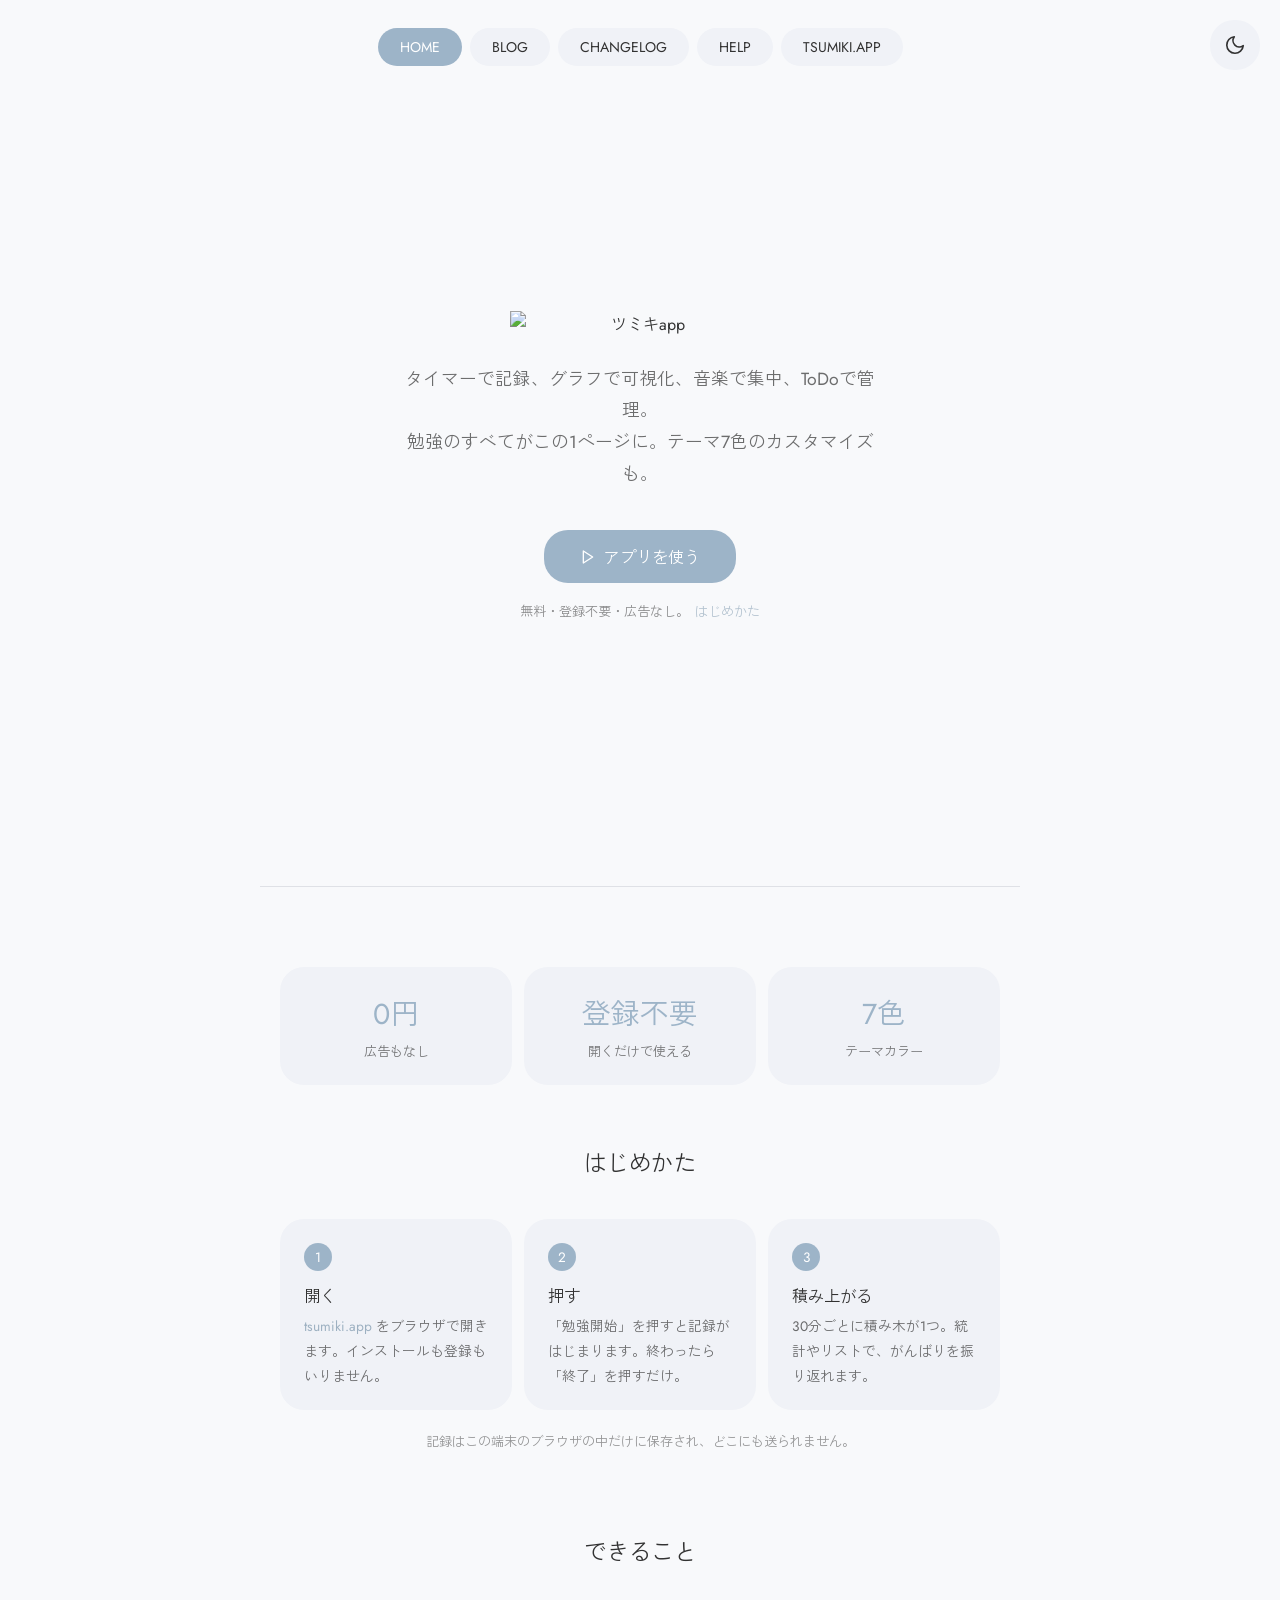
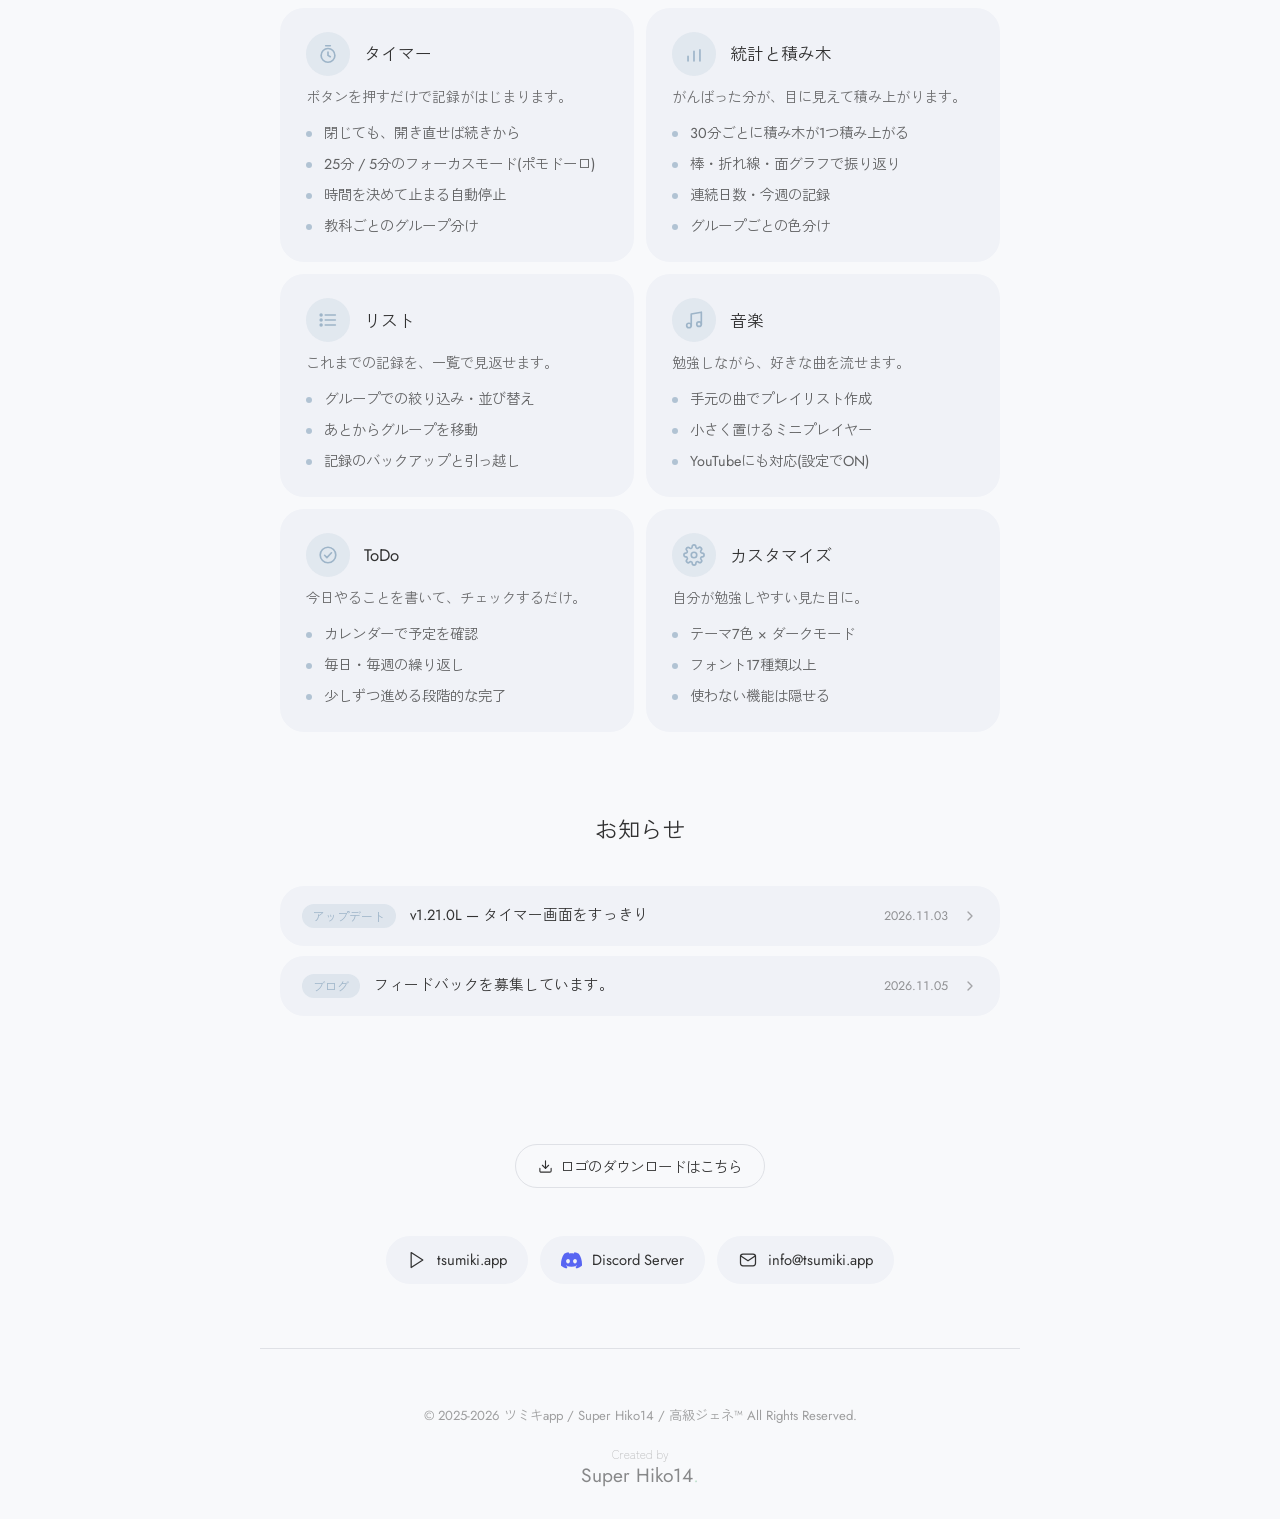
==== index.html @ 6b397fa2 "aboutをリニューアル(トップ・ブログ)・フィードバック募集の記事を追加 - トップ: はじめかた・できること6枚・お知らせ(自動)を追加、リンクを整理 - ブログ: bodyに簡単な書き方で書ける" ====
<!DOCTYPE html>
<html lang="ja">
<head>
<meta charset="UTF-8">
<meta name="viewport" content="width=device-width, initial-scale=1.0">
<meta name="description" content="タイマーで記録、グラフで可視化、音楽で集中、ToDoで管理。勉強のすべてがこの1ページに。テーマ7色のカスタマイズも。">
<title>ツミキappとは</title>
<link rel="icon" href="https://tsumiki.app/favicon-v2.ico?v=2" type="image/x-icon">
<link rel="icon" href="https://tsumiki.app/favicon-v2.png" type="image/png">
<link rel="shortcut icon" href="https://tsumiki.app/favicon-v2.ico?v=2">
<link rel="shortcut icon" type="image/webp" href="https://tsumiki.app/favicon-v2.webp?v=2">
<link rel="icon" type="image/png" sizes="17x17" href="https://tsumiki.app/favicon-v2-17x.png?v=2">
<link rel="icon" type="image/png" sizes="32x32" href="https://tsumiki.app/favicon-v2-32x.png?v=2">
<link rel="icon" type="image/png" sizes="48x48" href="https://tsumiki.app/favicon-v2-48x.png?v=2">
<link rel="apple-touch-icon" sizes="180x180" href="https://tsumiki.app/apple-touch-icon-v2.png?v=2">
<link rel="preconnect" href="https://fonts.googleapis.com">
<link rel="preconnect" href="https://fonts.gstatic.com" crossorigin>
<link href="https://fonts.googleapis.com/css2?family=Google+Sans+Flex:opsz,wght@14,100;14,200;14,400&family=Jost:wght@300;400;500&family=Zen+Kaku+Gothic+Antique:wght@300;400;500;700&display=swap" rel="stylesheet">
<link rel="stylesheet" href="./style.css">
</head>
<body class="light">
<script>try{if(localStorage.getItem('tsumiki_theme')==='dark')document.body.className='dark';}catch(e){}</script>

<!-- テーマ切り替え -->
<div class="top-buttons">
  <button class="icon-btn" id="themeToggle" aria-label="テーマ切り替え">
    <!-- moon -->
    <svg id="moonIcon" viewBox="0 0 24 24"><path d="M21 12.79A9 9 0 1 1 11.21 3 7 7 0 0 0 21 12.79z"/></svg>
    <!-- sun (hidden) -->
    <svg id="sunIcon" viewBox="0 0 24 24" style="display:none"><circle cx="12" cy="12" r="5"/><line x1="12" y1="1" x2="12" y2="3"/><line x1="12" y1="21" x2="12" y2="23"/><line x1="4.22" y1="4.22" x2="5.64" y2="5.64"/><line x1="18.36" y1="18.36" x2="19.78" y2="19.78"/><line x1="1" y1="12" x2="3" y2="12"/><line x1="21" y1="12" x2="23" y2="12"/><line x1="4.22" y1="19.78" x2="5.64" y2="18.36"/><line x1="18.36" y1="5.64" x2="19.78" y2="4.22"/></svg>
  </button>
</div>

  <!-- NAV -->
  <nav class="top-nav" style="display:flex; gap:8px; justify-content:center; flex-wrap:wrap; padding:28px 20px 0;">
    <span class="nav-pill active">HOME</span>
    <a href="https://about.tsumiki.app/blog/" class="nav-pill">BLOG</a>
    <a href="https://about.tsumiki.app/changelog/" class="nav-pill">CHANGELOG</a>
    <a href="https://about.tsumiki.app/help/" class="nav-pill">HELP</a>
    <a href="https://tsumiki.app/" class="nav-pill">TSUMIKI.APP</a>
  </nav>

  <!-- HERO -->
<section class="hero">
  <img class="hero-logo" id="heroLogo" src="https://tsumiki.app/tsumiki_logo.svg" alt="ツミキapp">
  <p class="hero-sub">タイマーで記録、グラフで可視化、音楽で集中、ToDoで管理。<br>勉強のすべてがこの1ページに。テーマ7色のカスタマイズも。</p>
  <a href="https://tsumiki.app/" class="hero-btn">
    <svg viewBox="0 0 24 24" style="width:16px;height:16px;stroke:#fff;fill:none;stroke-width:2;stroke-linecap:round;stroke-linejoin:round"><polygon points="5 3 19 12 5 21 5 3"/></svg>
    アプリを使う
  </a>
  <p class="hero-note">無料・登録不要・広告なし。<a href="#start" class="text-link">はじめかた</a></p>
</section>

<hr class="divider">

<!-- STATS -->
<div class="section" style="padding-bottom:0">
  <div class="stats">
    <div class="stat-card"><div class="stat-val">0円</div><div class="stat-lbl">広告もなし</div></div>
    <div class="stat-card"><div class="stat-val">登録不要</div><div class="stat-lbl">開くだけで使える</div></div>
    <div class="stat-card"><div class="stat-val">7色</div><div class="stat-lbl">テーマカラー</div></div>
  </div>
</div>

<!-- はじめかた -->
<div class="section" id="start" style="padding-top:0">
  <h2 class="section-title">はじめかた</h2>
  <div class="steps">
    <div class="step"><span class="step-num">1</span><h3>開く</h3><p><a href="https://tsumiki.app/" class="text-link">tsumiki.app</a> をブラウザで開きます。インストールも登録もいりません。</p></div>
    <div class="step"><span class="step-num">2</span><h3>押す</h3><p>「勉強開始」を押すと記録がはじまります。終わったら「終了」を押すだけ。</p></div>
    <div class="step"><span class="step-num">3</span><h3>積み上がる</h3><p>30分ごとに積み木が1つ。統計やリストで、がんばりを振り返れます。</p></div>
  </div>
  <p class="section-note">記録はこの端末のブラウザの中だけに保存され、どこにも送られません。</p>
</div>

<!-- FEATURES -->
<div class="section" style="padding-top:0">
  <h2 class="section-title">できること</h2>
  <div class="cards cards-grid">

    <div class="card">
      <div class="card-header">
        <div class="card-icon">
          <svg viewBox="0 0 24 24"><circle cx="12" cy="13.5" r="7.5"/><path d="M12 10v3.5l2.5 1.5"/><path d="M9.5 3h5"/></svg>
        </div>
        <h3>タイマー</h3>
      </div>
      <p class="card-desc">ボタンを押すだけで記録がはじまります。</p>
      <ul>
        <li>閉じても、開き直せば続きから</li>
        <li>25分 / 5分のフォーカスモード(ポモドーロ)</li>
        <li>時間を決めて止まる自動停止</li>
        <li>教科ごとのグループ分け</li>
      </ul>
    </div>
    <div class="card">
      <div class="card-header">
        <div class="card-icon">
          <svg viewBox="0 0 24 24"><path d="M5.5 19.5v-5M12 19.5V9M18.5 19.5v-12"/></svg>
        </div>
        <h3>統計と積み木</h3>
      </div>
      <p class="card-desc">がんばった分が、目に見えて積み上がります。</p>
      <ul>
        <li>30分ごとに積み木が1つ積み上がる</li>
        <li>棒・折れ線・面グラフで振り返り</li>
        <li>連続日数・今週の記録</li>
        <li>グループごとの色分け</li>
      </ul>
    </div>
    <div class="card">
      <div class="card-header">
        <div class="card-icon">
          <svg viewBox="0 0 24 24"><path d="M9 6.5h11M9 12h11M9 17.5h11"/><circle cx="4.5" cy="6.5" r="1"/><circle cx="4.5" cy="12" r="1"/><circle cx="4.5" cy="17.5" r="1"/></svg>
        </div>
        <h3>リスト</h3>
      </div>
      <p class="card-desc">これまでの記録を、一覧で見返せます。</p>
      <ul>
        <li>グループでの絞り込み・並び替え</li>
        <li>あとからグループを移動</li>
        <li>記録のバックアップと引っ越し</li>
      </ul>
    </div>
    <div class="card">
      <div class="card-header">
        <div class="card-icon">
          <svg viewBox="0 0 24 24"><path d="M9 18V5.5l11-2v13"/><circle cx="6.5" cy="18" r="2.5"/><circle cx="17.5" cy="16.5" r="2.5"/></svg>
        </div>
        <h3>音楽</h3>
      </div>
      <p class="card-desc">勉強しながら、好きな曲を流せます。</p>
      <ul>
        <li>手元の曲でプレイリスト作成</li>
        <li>小さく置けるミニプレイヤー</li>
        <li>YouTubeにも対応(設定でON)</li>
      </ul>
    </div>
    <div class="card">
      <div class="card-header">
        <div class="card-icon">
          <svg viewBox="0 0 24 24"><circle cx="12" cy="12" r="8.5"/><path d="M8.3 12.3l2.5 2.5 5-5.2"/></svg>
        </div>
        <h3>ToDo</h3>
      </div>
      <p class="card-desc">今日やることを書いて、チェックするだけ。</p>
      <ul>
        <li>カレンダーで予定を確認</li>
        <li>毎日・毎週の繰り返し</li>
        <li>少しずつ進める段階的な完了</li>
      </ul>
    </div>
    <div class="card">
      <div class="card-header">
        <div class="card-icon">
          <svg viewBox="0 0 24 24"><circle cx="12" cy="12" r="3"/><path d="M19.4 15a1.65 1.65 0 0 0 .33 1.82l.06.06a2 2 0 0 1-2.83 2.83l-.06-.06a1.65 1.65 0 0 0-1.82-.33 1.65 1.65 0 0 0-1 1.51V21a2 2 0 0 1-4 0v-.09A1.65 1.65 0 0 0 9 19.4a1.65 1.65 0 0 0-1.82.33l-.06.06a2 2 0 0 1-2.83-2.83l.06-.06A1.65 1.65 0 0 0 4.68 15a1.65 1.65 0 0 0-1.51-1H3a2 2 0 0 1 0-4h.09A1.65 1.65 0 0 0 4.6 9a1.65 1.65 0 0 0-.33-1.82l-.06-.06a2 2 0 0 1 2.83-2.83l.06.06A1.65 1.65 0 0 0 9 4.68a1.65 1.65 0 0 0 1-1.51V3a2 2 0 0 1 4 0v.09a1.65 1.65 0 0 0 1 1.51 1.65 1.65 0 0 0 1.82-.33l.06-.06a2 2 0 0 1 2.83 2.83l-.06.06A1.65 1.65 0 0 0 19.4 9a1.65 1.65 0 0 0 1.51 1H21a2 2 0 0 1 0 4h-.09a1.65 1.65 0 0 0-1.51 1z"/></svg>
        </div>
        <h3>カスタマイズ</h3>
      </div>
      <p class="card-desc">自分が勉強しやすい見た目に。</p>
      <ul>
        <li>テーマ7色 × ダークモード</li>
        <li>フォント17種類以上</li>
        <li>使わない機能は隠せる</li>
      </ul>
    </div>

  </div>
</div>

<!-- お知らせ(changelog.json と blog/posts.json から自動で表示) -->
<div class="section" style="padding-top:0">
  <h2 class="section-title">お知らせ</h2>
  <div class="news-list">
    <a class="news-item" id="homeNewsUpdate" href="https://about.tsumiki.app/changelog/">
      <span class="news-kind">アップデート</span>
      <span class="news-title">更新履歴を見る</span>
      <svg class="news-arrow" viewBox="0 0 24 24"><polyline points="9 18 15 12 9 6"/></svg>
    </a>
    <a class="news-item" id="homeNewsBlog" href="https://about.tsumiki.app/blog/">
      <span class="news-kind">ブログ</span>
      <span class="news-title">ブログを見る</span>
      <svg class="news-arrow" viewBox="0 0 24 24"><polyline points="9 18 15 12 9 6"/></svg>
    </a>
  </div>
</div>

<div class="section" style="padding-top:0; padding-bottom:64px">

  <!-- LOGO DOWNLOAD SECTION -->
  <div class="logo-download-section">
    <a href="./brand/" class="pill-link">
      <svg viewBox="0 0 24 24"><path d="M21 15v4a2 2 0 0 1-2 2H5a2 2 0 0 1-2-2v-4"/><polyline points="7 10 12 15 17 10"/><line x1="12" y1="15" x2="12" y2="3"/></svg>
      ロゴのダウンロードはこちら
    </a>
  </div>

  <!-- LINKS -->
  <div class="links">
    <a href="https://tsumiki.app/" class="link-badge">
      <svg class="link-icon" viewBox="0 0 24 24"><polygon points="5 3 19 12 5 21 5 3"/></svg>
      <span>tsumiki.app</span>
    </a>
    <a href="https://discord.gg/Sv7gH7JujJ" target="_blank" rel="noopener" class="link-badge">
      <svg viewBox="0 0 256 199" width="21" height="19" xmlns="http://www.w3.org/2000/svg" preserveAspectRatio="xMidYMid"><path d="M216.856 16.597A208.502 208.502 0 0 0 164.042 0c-2.275 4.113-4.933 9.645-6.766 14.046-19.692-2.961-39.203-2.961-58.533 0-1.832-4.4-4.55-9.933-6.846-14.046a207.809 207.809 0 0 0-52.855 16.638C5.618 67.147-3.443 116.4 1.087 164.956c22.169 16.555 43.653 26.612 64.775 33.193A161.094 161.094 0 0 0 79.735 175.3a136.413 136.413 0 0 1-21.846-10.632 108.636 108.636 0 0 0 5.356-4.237c42.122 19.702 87.89 19.702 129.51 0a131.66 131.66 0 0 0 5.355 4.237 136.07 136.07 0 0 1-21.886 10.653c4.006 8.02 8.638 15.67 13.873 22.848 21.142-6.58 42.646-16.637 64.815-33.213 5.316-56.288-9.08-105.09-38.056-148.36ZM85.474 135.095c-12.645 0-23.015-11.805-23.015-26.18s10.149-26.2 23.015-26.2c12.867 0 23.236 11.804 23.015 26.2.02 14.375-10.148 26.18-23.015 26.18Zm85.051 0c-12.645 0-23.014-11.805-23.014-26.18s10.148-26.2 23.014-26.2c12.867 0 23.236 11.804 23.015 26.2 0 14.375-10.148 26.18-23.015 26.18Z" fill="#5865F2"/></svg>
      <span>Discord Server</span>
    </a>
    <a href="mailto:info@tsumiki.app" class="link-badge">
      <svg class="link-icon" viewBox="0 0 24 24"><rect x="3" y="5" width="18" height="14" rx="3"/><polyline points="3 7 12 13 21 7"/></svg>
      <span>info@tsumiki.app</span>
    </a>
  </div>
</div>

<hr class="divider">

<footer>
  © 2025-2026 ツミキapp / Super Hiko14 / 高級ジェネ™ All Rights Reserved.
  <div class="footer-credit" aria-label="Created by Super Hiko14">
    <div class="footer-credit-label">Created by</div>
    <div class="footer-credit-main">Super Hiko14<span class="footer-credit-dot">.</span></div>
  </div>
</footer>

<script src="./script.js"></script>
</body>
</html>
---- style.css ----
@import url('https://fonts.googleapis.com/css2?family=Google+Sans+Flex:opsz,wght@14,100;14,200;14,400&family=Jost:wght@300;400;500&family=Zen+Kaku+Gothic+Antique:wght@300;400;500;700&display=swap');

:root {
  --primary-color: #9db4c8;
  --primary-hover: #8ba4b8;
  --primary-color-dark: #7a95ab;
  --bg-light: #f8f9fb;
  --bg-dark: #17181d;
  --panel-light: #f0f2f7;
  --panel-light-hover: #e6e8ed;
  --panel-light-border: #dfe1e6;
  --panel-dark: #252a38;
  --panel-dark-2: #3d4454;
  --font-ja: 'Zen Kaku Gothic Antique';
  --font-en: 'Jost';
  --tag-add: #a8c9a8; --tag-add-bg: rgba(168,201,168,.18);
  --tag-fix: #d9b4a0; --tag-fix-bg: rgba(217,180,160,.18);
  --tag-change: #b8a8c9; --tag-change-bg: rgba(184,168,201,.18);
  --tag-remove: #d9a8a8; --tag-remove-bg: rgba(217,168,168,.18);
}

* { margin:0; padding:0; box-sizing:border-box; font-family: 'Jost', 'Zen Kaku Gothic Antique', system-ui, sans-serif; font-weight:400; }

body { background:var(--bg-light); color:#323232; transition:background .3s,color .3s; }
body.dark { background:var(--bg-dark); color:#e8e8e8; }

a { color:inherit; text-decoration:none; }

/* TOP BUTTONS */
.top-buttons {
  position:fixed; top:20px; right:20px;
  display:flex; gap:10px; z-index:1000;
}
.icon-btn {
  width:50px; height:50px; border-radius:24px;
  display:flex; align-items:center; justify-content:center;
  border:none; cursor:pointer; transition:all .3s; padding:10px;
  background:var(--panel-light);
}
body.dark .icon-btn { background:var(--panel-dark); }
.icon-btn svg { width:22px; height:22px; stroke:#323232; fill:none; stroke-width:1.8; stroke-linecap:round; stroke-linejoin:round; }
body.dark .icon-btn svg { stroke:#e8e8e8; }

/* HERO */
.hero {
  min-height:min(100vh, 820px); display:flex; flex-direction:column;
  align-items:center; justify-content:center;
  text-align:center; padding:40px 20px 60px;
}
.hero-logo { width:clamp(180px,42vw,260px); height:auto; margin-bottom:28px; }
.hero-sub {
  font-size:clamp(.9rem,2.4vw,1.1rem); opacity:.7; line-height:1.8;
  max-width:500px; margin-bottom:40px;
}
.hero-btn {
  display:inline-flex; align-items:center; gap:8px;
  padding:14px 36px; border-radius:24px; border:none; cursor:pointer;
  font-size:1rem; font-family:inherit; font-weight:400;
  background:var(--primary-color); color:#fff; transition:all .2s;
  text-decoration:none;
}
.hero-btn:hover { background:var(--primary-hover); transform:scale(1.02); }
body.dark .hero-btn { background:var(--primary-color-dark); }

/* NAV PILLS */
.nav-pill {
  padding:9px 22px; border-radius:24px; font-size:.88rem; border:none;
  cursor:pointer; font-family:inherit; transition:all .2s;
  background:var(--panel-light); color:#323232;
  text-decoration:none; display:inline-block;
}
body.dark .nav-pill { background:var(--panel-dark); color:#e8e8e8; }
.nav-pill:hover, .nav-pill.active { background:var(--primary-color); color:#fff; }
body.dark .nav-pill:hover, body.dark .nav-pill.active { background:var(--primary-color-dark); }

/* PAGE WRAPPER */
.wrapper { max-width:760px; margin:0 auto; padding:80px 20px 60px; }

/* PAGE HEADER */
.page-header { text-align:center; margin-bottom:56px; }
.page-header .logo-link img { width:clamp(120px,28vw,160px); height:auto; margin-bottom:28px; }
.page-header h1 { font-size:1.8rem; letter-spacing:1px; margin-bottom:10px; }
.page-header p { font-size:.92rem; opacity:.6; line-height:1.8; }

/* NAV PILLS WRAPPER */
.nav-pills { display:flex; gap:8px; justify-content:center; margin-bottom:48px; flex-wrap:wrap; }

/* SECTION */
.section { padding:80px 20px; max-width:760px; margin:0 auto; }
.section-title {
  font-size:1.4rem; text-align:center; margin-bottom:40px; letter-spacing:.5px;
}

/* FEATURE CARDS */
.cards { display:flex; flex-direction:column; gap:16px; }
.card {
  padding:28px 32px; border-radius:24px;
  background:var(--panel-light); transition:all .2s;
}
body.dark .card { background:var(--panel-dark); }
.card-header { display:flex; align-items:center; gap:14px; margin-bottom:16px; }
.card-icon {
  width:44px; height:44px; border-radius:999px; flex-shrink:0;
  display:flex; align-items:center; justify-content:center;
  background:rgba(157,180,200,.18);
}
body.dark .card-icon { background:rgba(122,149,171,.22); }
.card-icon svg { width:22px; height:22px; stroke:var(--primary-color); fill:none; stroke-width:1.8; stroke-linecap:round; stroke-linejoin:round; }
body.dark .card-icon svg { stroke:var(--primary-color-dark); }
.card h3 { font-size:1.05rem; font-weight:400; }
.card ul { list-style:none; display:flex; flex-direction:column; gap:8px; }
.card ul li {
  font-size:.9rem; opacity:.75; padding-left:18px; position:relative; line-height:1.6;
}
.card ul li::before {
  content:''; position:absolute; left:0; top:9px;
  width:6px; height:6px; border-radius:50%;
  background:var(--primary-color);
}
body.dark .card ul li::before { background:var(--primary-color-dark); }

/* STATS ROW */
.stats { display:grid; grid-template-columns:repeat(3,1fr); gap:12px; margin-bottom:60px; }
.stat-card { padding:24px 16px; border-radius:24px; text-align:center; background:var(--panel-light); }
body.dark .stat-card { background:var(--panel-dark); }
.stat-val { font-size:1.8rem; color:var(--primary-color); margin-bottom:6px; }
body.dark .stat-val { color:var(--primary-color-dark); }
.stat-lbl { font-size:.82rem; opacity:.65; }

/* LINKS */
.links { display:flex; flex-wrap:wrap; gap:12px; justify-content:center; margin-top:48px; }

.link-badge {
  display:inline-flex; align-items:center; gap:10px;
  padding:12px 20px; border-radius:999px;
  background:var(--panel-light); color:inherit; text-decoration:none;
  transition:all .25s; border:1px solid transparent; font-size:.92rem;
}
body.dark .link-badge { background:var(--panel-dark); }
.link-badge:hover {
  background:var(--primary-color); color:#fff; transform:translateY(-2px);
}
body.dark .link-badge:hover {
  background:var(--primary-color-dark);
}

.link-icon {
  width:20px; height:20px; stroke:currentColor; fill:none;
  stroke-width:1.5; stroke-linecap:round; stroke-linejoin:round; flex-shrink:0;
}

.text-link {
  color:var(--primary-color-dark); text-decoration:none;
  border-bottom:1px solid transparent; transition:all .2s; cursor:pointer;
}
body.dark .text-link { color:var(--primary-color); }
.text-link:hover { border-bottom:1px solid var(--primary-color-dark); opacity:.8; }
body.dark .text-link:hover { border-bottom-color:var(--primary-color); }
.pill-link {
  display:inline-flex; align-items:center; gap:7px;
  padding:10px 22px; border-radius:999px; font-size:.9rem;
  border:1px solid var(--panel-light-border);
  background:transparent; cursor:pointer; transition:all .2s;
  font-family:inherit; color:inherit;
  text-decoration:none;
}
body.dark .pill-link { border-color:var(--panel-dark-2); }
.pill-link:hover { background:var(--primary-color); color:#fff; border-color:var(--primary-color); }
body.dark .pill-link:hover { background:var(--primary-color-dark); border-color:var(--primary-color-dark); }
.pill-link svg { width:15px; height:15px; flex-shrink:0; stroke:currentColor; fill:none; stroke-width:1.8; stroke-linecap:round; stroke-linejoin:round; }

/* ページ内リンクはなめらかに、少し上をあけて止める */
html { scroll-behavior:smooth; }
@media (prefers-reduced-motion: reduce) { html { scroll-behavior:auto; } }
[id] { scroll-margin-top:64px; }

/* DIVIDER */
.divider { border:none; border-top:1px solid var(--panel-light-border); margin:0 auto; max-width:760px; }
body.dark .divider { border-color:var(--panel-dark-2); }

/* FOOTER */
footer {
  text-align:center; padding:40px 20px 32px;
  font-size:.82rem; opacity:.45;
  border-top:1px solid var(--panel-light-border);
}
body.dark footer { border-color:var(--panel-dark-2); }

.footer-credit {
  margin-top:20px; text-align:center; -webkit-font-smoothing:antialiased;
}
.footer-credit-label {
  font-family:'Google Sans Flex','Zen Kaku Gothic Antique',sans-serif; font-size:.75rem; font-weight:100;
  color:#676767; margin-bottom:4px; letter-spacing:-0.01em; white-space:nowrap;
}
.footer-credit-main {
  font-family:'Jost',sans-serif; font-size:1.2rem; font-weight:400; color:#000000;
  line-height:1; display:inline-flex; align-items:baseline; justify-content:center; white-space:nowrap;
}
body.dark .footer-credit-main { color:#ffffff; }
body.dark .footer-credit-label { color:#676767; }
.footer-credit-dot {
  display:inline-block; background:linear-gradient(315deg,#275766 15%,#baffc0 33%) !important;
  -webkit-background-clip:text !important; background-clip:text !important;
  -webkit-text-fill-color:transparent !important; color:transparent !important; font-size:1.2rem;
}

/* 線のすぐ後のフッターは、線を重ねない */
hr + footer { border-top:none; padding-top:0; }
/* トップは線のmarginがないので、ほかのページと同じ間をあける */
hr.divider + footer { padding-top:56px; }

/* MOBILE */
@media(max-width:600px){
  /* トップと404: ナビを月ボタンの下から始める */
  .top-nav { padding-top:84px !important; }
  .stats { grid-template-columns:1fr 1fr; }
  .stat-card:last-child { grid-column:span 2; }
  .card { padding:22px 20px; }
}

/* BLOG TIMELINE */
.blog-grid { display:flex; flex-direction:column; gap:12px; }

.blog-entry {
  border-radius:24px; background:var(--panel-light);
  overflow:hidden; transition:all .2s;
}
body.dark .blog-entry { background:var(--panel-dark); }

.blog-header {
  display:flex; align-items:flex-start; gap:16px;
  padding:22px 26px; cursor:pointer; user-select:none;
}
.blog-header:hover { background:var(--panel-light-hover); }
body.dark .blog-header:hover { background:var(--panel-dark-2); }

.blog-head-main { flex:1; min-width:0; }
.blog-title { font-size:1.08rem; line-height:1.55; margin-top:6px; }
.blog-excerpt { font-size:.9rem; opacity:.7; line-height:1.75; margin-top:10px; }
.blog-meta { display:flex; align-items:center; gap:10px; flex-wrap:wrap; }
.blog-date { font-size:.8rem; opacity:.55; font-variant-numeric:tabular-nums; white-space:nowrap; }
.blog-tag {
  display:inline-block; padding:3px 11px; border-radius:24px;
  font-size:.75rem; background:rgba(157,180,200,.22); color:var(--primary-color);
}
body.dark .blog-tag { background:rgba(122,149,171,.25); color:var(--primary-color-dark); }

.blog-action {
  display:flex; flex-direction:column; align-items:flex-end; gap:10px;
  flex-shrink:0;
}
.blog-open-btn {
  padding:8px 16px; border-radius:999px; border:none; cursor:pointer;
  font-size:.82rem; font-family:inherit; transition:all .2s;
  background:var(--primary-color); color:#fff;
}
body.dark .blog-open-btn { background:var(--primary-color-dark); }
.blog-open-btn:hover { transform:translateY(-1px); opacity:.95; }

@media(max-width:600px){
  .blog-header { flex-direction:column; align-items:flex-start; }
  .blog-action { width:100%; flex-direction:row; justify-content:space-between; }
}

/* BLOG MODAL */
.blog-modal {
  position:fixed; inset:0; display:none; z-index:1200;
  background:var(--bg-light); overflow:auto; padding:90px 20px 60px;
}
body.dark .blog-modal { background:var(--bg-dark); }
.blog-modal.open { display:block; }
.blog-modal-card {
  position:relative; z-index:1; max-width:760px; margin:0 auto;
  background:transparent; border-radius:0; padding:0;
  box-shadow:none;
}
.blog-modal-top { display:flex; justify-content:flex-start; margin-bottom:18px; }
.blog-modal-close {
  border-radius:999px; border:none; cursor:pointer; font-size:.85rem;
  padding:8px 16px; background:var(--panel-light); color:inherit;
  transition:all .2s;
}
body.dark .blog-modal-close { background:var(--panel-dark-2); }
.blog-modal-close:hover { transform:translateY(-1px); opacity:.9; }
.blog-modal-head { display:flex; align-items:center; gap:10px; margin-bottom:10px; }
.blog-modal-tag {
  display:inline-block; padding:3px 11px; border-radius:24px;
  font-size:.75rem; background:rgba(157,180,200,.22); color:var(--primary-color);
}
body.dark .blog-modal-tag { background:rgba(122,149,171,.25); color:var(--primary-color-dark); }
.blog-modal-date { font-size:.8rem; opacity:.55; font-variant-numeric:tabular-nums; }
.blog-modal-title { font-size:1.2rem; line-height:1.6; margin-bottom:8px; }
.blog-modal-excerpt { font-size:.92rem; opacity:.72; line-height:1.75; margin-bottom:16px; }
.blog-modal-body p { font-size:.92rem; opacity:.8; line-height:1.9; margin-bottom:14px; }
body.modal-open { overflow:hidden; }

@media(max-width:700px){
  .blog-modal { padding:70px 16px 50px; }
}

/* CHANGELOG */
.timeline { display:flex; flex-direction:column; gap:12px; }

.cl-entry {
  border-radius:24px; background:var(--panel-light);
  overflow:hidden; transition:all .2s;
}
body.dark .cl-entry { background:var(--panel-dark); }

.cl-header {
  display:flex; align-items:center; gap:14px;
  padding:22px 26px; cursor:pointer; user-select:none;
}
.cl-header:hover { background:var(--panel-light-hover); }
body.dark .cl-header:hover { background:var(--panel-dark-2); }

.cl-version {
  font-size:1.05rem; letter-spacing:.5px; min-width:88px;
}
.cl-badge {
  display:inline-flex; align-items:center; gap:5px;
  padding:4px 12px; border-radius:24px; font-size:.75rem;
}
.badge-major { background:rgba(157,180,200,.25); color:var(--primary-color); }
body.dark .badge-major { color:var(--primary-color-dark); }
.badge-minor { background:rgba(168,201,168,.2); color:#6fa86f; }
.badge-patch { background:rgba(184,168,201,.18); color:#9a88ab; }

.cl-date { font-size:.8rem; opacity:.5; margin-left:auto; font-variant-numeric:tabular-nums; }

.cl-chevron {
  width:18px; height:18px; stroke:currentColor; fill:none;
  stroke-width:2; stroke-linecap:round; stroke-linejoin:round;
  opacity:.45; transition:transform .25s; flex-shrink:0;
}
.cl-entry.open .cl-chevron { transform:rotate(180deg); }

.cl-body { display:none; padding:0 26px 24px; border-top:1px solid var(--panel-light-border); }
body.dark .cl-body { border-color:var(--panel-dark-2); }
.cl-entry.open .cl-body, .cl-entry.closing .cl-body { display:block; }

.cl-summary { font-size:.88rem; opacity:.7; line-height:1.75; margin:16px 0 20px; }

.cl-items { display:flex; flex-direction:column; gap:8px; }
.cl-item { display:flex; align-items:baseline; gap:10px; font-size:.88rem; line-height:1.65; }

.cl-tag {
  display:inline-block; padding:2px 10px; border-radius:24px;
  font-size:.72rem; flex-shrink:0; white-space:nowrap;
}
.tag-add { background:var(--tag-add-bg); color:var(--tag-add); }
.tag-fix { background:var(--tag-fix-bg); color:var(--tag-fix); }
.tag-change { background:var(--tag-change-bg); color:var(--tag-change); }
.tag-remove { background:var(--tag-remove-bg); color:var(--tag-remove); }

.cl-item-text { opacity:.8; }

/* 同じ版をまとめたカード: 中の版を小さなタブで切り替える */
.cl-version-sub { font-size:.8rem; opacity:.5; margin-left:4px; }
.cl-subtabs { display:flex; flex-wrap:wrap; gap:6px; margin-top:18px; }
.cl-subtab {
  font:inherit; font-size:.78rem; color:inherit; cursor:pointer;
  min-width:34px; padding:5px 12px; border:none; border-radius:999px;
  background:var(--panel-light-hover); opacity:.75; transition:all .2s;
  font-variant-numeric:tabular-nums;
}
body.dark .cl-subtab { background:var(--panel-dark-2); }
.cl-subtab:hover { opacity:1; }
.cl-subtab.active { background:var(--primary-color); color:#fff; opacity:1; }
body.dark .cl-subtab.active { background:var(--primary-color-dark); }
.cl-subpanel[hidden] { display:none; }
.cl-subhead { display:flex; align-items:baseline; gap:10px; margin-top:18px; font-size:.92rem; letter-spacing:.3px; }
.cl-subhead-date { font-size:.78rem; opacity:.5; font-variant-numeric:tabular-nums; }
.cl-subhead + .cl-summary { margin-top:6px; }

/* LEGEND */
.legend {
  display:flex; gap:10px; flex-wrap:wrap; margin-bottom:32px;
  justify-content:center;
}
.legend-item { display:flex; align-items:center; gap:6px; font-size:.78rem; opacity:.7; }
.legend-dot { width:8px; height:8px; border-radius:50%; }

/* HELP */
.search-wrap { position:relative; margin-bottom:24px; }
.search-icon {
  position:absolute; left:18px; top:50%; transform:translateY(-50%);
  width:18px; height:18px; stroke:#323232; fill:none; stroke-width:1.8;
  stroke-linecap:round; stroke-linejoin:round; opacity:.35; pointer-events:none;
}
body.dark .search-icon { stroke:#e8e8e8; }
.search-input {
  width:100%; padding:15px 20px 15px 48px; border-radius:24px; border:none;
  outline:none; font-size:.95rem; font-family:inherit;
  background:var(--panel-light); color:#323232; transition:box-shadow .2s;
}
body.dark .search-input { background:var(--panel-dark); color:#e8e8e8; }
.search-input:focus { box-shadow:0 0 0 2px var(--primary-color); }
body.dark .search-input:focus { box-shadow:0 0 0 2px var(--primary-color-dark); }
.search-input::placeholder { opacity:.4; }

.cat-tabs {
  display:flex; gap:8px; margin-bottom:32px; overflow-x:auto; padding-bottom:4px;
  -webkit-overflow-scrolling:touch;
}
.cat-tabs::-webkit-scrollbar { height:3px; }
.cat-tabs::-webkit-scrollbar-thumb { background:var(--panel-light-border); border-radius:3px; }
.cat-tab {
  padding:7px 18px; border-radius:24px; font-size:.82rem; border:none;
  cursor:pointer; font-family:inherit; white-space:nowrap; transition:all .2s;
  background:var(--panel-light); color:#323232; flex-shrink:0;
}
body.dark .cat-tab { background:var(--panel-dark); color:#e8e8e8; }
.cat-tab.active { background:var(--primary-color); color:#fff; }
body.dark .cat-tab.active { background:var(--primary-color-dark); }

.qa-list { display:flex; flex-direction:column; gap:12px; }
.qa-card {
  border-radius:24px; background:var(--panel-light);
  padding:24px 28px; display:flex; flex-direction:column; gap:10px;
}
body.dark .qa-card { background:var(--panel-dark); }
.qa-cat {
  display:inline-block; padding:3px 11px; border-radius:24px;
  font-size:.72rem; width:fit-content;
  background:rgba(157,180,200,.2); color:var(--primary-color);
}
body.dark .qa-cat { background:rgba(122,149,171,.22); color:var(--primary-color-dark); }
.qa-q { font-size:1rem; line-height:1.55; }
.qa-q mark { background:transparent; color:var(--primary-color); font-weight:500; }
body.dark .qa-q mark { color:var(--primary-color-dark); }
.qa-divider { border:none; border-top:1px solid var(--panel-light-border); margin:0; }
body.dark .qa-divider { border-color:var(--panel-dark-2); }
.qa-a { font-size:.9rem; opacity:.7; line-height:1.8; }
.qa-a mark { background:transparent; color:var(--primary-color); font-weight:500; opacity:1; }
body.dark .qa-a mark { color:var(--primary-color-dark); }
.empty { text-align:center; padding:56px 0; font-size:.9rem; opacity:.4; line-height:2; }

/* LOGO DOWNLOAD SECTION */
.logo-download-section {
  padding: 60px 20px;
  max-width: 760px;
  margin: 0 auto;
  text-align: center;
}

/* EMPTY STATE */
.empty-state { text-align:center; padding:60px 0; opacity:.45; font-size:.95rem; line-height:2; }

/* DIVIDER */
hr { border:none; border-top:1px solid var(--panel-light-border); margin:56px 0; }
body.dark hr { border-color:var(--panel-dark-2); }

/* ===== LOGO DOWNLOAD PAGE ===== */

/* LOGO GRID */
.logo-grid {
  display: grid;
  grid-template-columns: repeat(auto-fill, minmax(280px, 1fr));
  gap: 16px;
  margin-bottom: 48px;
}

/* LOGO CARD */
.logo-card {
  border-radius: 24px;
  background: var(--panel-light);
  overflow: hidden;
  transition: all .2s;
}
body.dark .logo-card { background: var(--panel-dark); }

.logo-card-preview {
  margin: 8px 8px 0;
  border-radius: 24px;
  padding: 40px 32px;
  display: flex;
  align-items: center;
  justify-content: center;
  min-height: 160px;
  position: relative;
}

/* バリアントごとの背景 */
.logo-card-preview.bg-light {
  background: #f8f9fb;
}
.logo-card-preview.bg-dark {
  background: #17181d;
}
.logo-card-preview.bg-primary {
  background: var(--primary-color);
}
.logo-card-preview.bg-transparent-light {
  background: repeating-conic-gradient(#e0e0e0 0% 25%, #f4f4f4 0% 50%) 0 0 / 20px 20px;
}
.logo-card-preview.bg-transparent-dark {
  background: repeating-conic-gradient(#2a2a2a 0% 25%, #1c1c1c 0% 50%) 0 0 / 20px 20px;
}

.logo-card-preview img {
  max-width: 180px;
  max-height: 80px;
  width: 100%;
  height: auto;
  object-fit: contain;
}

.logo-card-info {
  padding: 16px 24px 20px;
}

.logo-card-name {
  font-size: .88rem;
  margin-bottom: 4px;
  line-height: 1.5;
}

.logo-card-meta {
  font-size: .78rem;
  opacity: .5;
  margin-bottom: 14px;
}

.logo-card-actions {
  display: flex;
  gap: 8px;
  flex-wrap: wrap;
}

/* DL ボタン */
.dl-btn {
  display: inline-flex;
  align-items: center;
  gap: 6px;
  padding: 8px 16px;
  border-radius: 999px;
  font-size: .8rem;
  border: 1px solid var(--panel-light-border);
  background: transparent;
  cursor: pointer;
  font-family: inherit;
  color: inherit;
  text-decoration: none;
  transition: all .2s;
  white-space: nowrap;
}
body.dark .dl-btn { border-color: var(--panel-dark-2); }
.dl-btn:hover {
  background: var(--primary-color);
  color: #fff;
  border-color: var(--primary-color);
}
body.dark .dl-btn:hover {
  background: var(--primary-color-dark);
  border-color: var(--primary-color-dark);
}
.dl-btn svg {
  width: 13px; height: 13px;
  stroke: currentColor; fill: none;
  stroke-width: 2; stroke-linecap: round; stroke-linejoin: round;
  flex-shrink: 0;
}

/* USAGE GUIDELINES */
.guideline-grid {
  display: grid;
  grid-template-columns: 1fr 1fr;
  gap: 12px;
  margin-bottom: 16px;
}
@media(max-width: 600px) {
  .guideline-grid { grid-template-columns: 1fr; }
  .logo-grid { grid-template-columns: 1fr; }
}

.guideline-card {
  padding: 22px 24px;
  border-radius: 24px;
  background: var(--panel-light);
}
body.dark .guideline-card { background: var(--panel-dark); }

.guideline-card-head {
  display: flex;
  align-items: center;
  gap: 10px;
  margin-bottom: 12px;
}

.guideline-badge {
  display: inline-flex;
  align-items: center;
  gap: 5px;
  padding: 3px 11px;
  border-radius: 24px;
  font-size: .72rem;
  flex-shrink: 0;
}
.guideline-badge.ok {
  background: rgba(168, 201, 168, .2);
  color: #6fa86f;
}
.guideline-badge.ng {
  background: rgba(217, 168, 168, .18);
  color: #c97a7a;
}

.guideline-title {
  font-size: .88rem;
  opacity: .85;
}

.guideline-card ul {
  list-style: none;
  display: flex;
  flex-direction: column;
  gap: 6px;
}
.guideline-card ul li {
  font-size: .82rem;
  opacity: .65;
  padding-left: 16px;
  position: relative;
  line-height: 1.6;
}
.guideline-card.ok-card ul li::before {
  content: '';
  position: absolute;
  left: 0;
  top: 8px;
  width: 6px; height: 6px;
  border-radius: 50%;
  background: #6fa86f;
}
.guideline-card.ng-card ul li::before {
  content: '';
  position: absolute;
  left: 0;
  top: 8px;
  width: 6px; height: 6px;
  border-radius: 50%;
  background: #c97a7a;
}

/* COPY TOAST */
.copy-toast {
  position: fixed;
  bottom: 32px;
  left: 50%;
  transform: translateX(-50%) translateY(20px);
  background: #323232;
  color: #fff;
  padding: 10px 22px;
  border-radius: 999px;
  font-size: .85rem;
  opacity: 0;
  pointer-events: none;
  transition: all .25s;
  z-index: 2000;
  white-space: nowrap;
}
body.dark .copy-toast { background: #e8e8e8; color: #323232; }
.copy-toast.show {
  opacity: 1;
  transform: translateX(-50%) translateY(0);
}

/* COLOR PALETTE */
.palette-row {
  display: flex;
  gap: 10px;
  flex-wrap: wrap;
  justify-content: center;
  margin-bottom: 24px;
}
.palette-item {
  display: flex;
  flex-direction: column;
  align-items: center;
  gap: 8px;
  cursor: pointer;
}
.palette-swatch {
  width: 48px; height: 48px;
  border-radius: 14px;
  border: 1px solid rgba(0,0,0,.06);
  transition: transform .15s;
}
body.dark .palette-swatch { border-color: rgba(255,255,255,.08); }
.palette-item:hover .palette-swatch { transform: scale(1.08); }
.palette-hex {
  font-size: .72rem;
  opacity: .55;
  font-variant-numeric: tabular-nums;
  letter-spacing: .03em;
}

/* ===== BLOG PAGE ADDITIONS ===== */

/* カードに hover 時の矢印アニメと右側アクション列を追加 */
.blog-header {
  transition: background .15s;
}

/* "読む" ボタン */
.blog-read-btn {
  display: inline-flex;
  align-items: center;
  gap: 6px;
  padding: 8px 18px;
  border-radius: 999px;
  border: none;
  font-size: .82rem;
  font-family: inherit;
  cursor: pointer;
  background: var(--primary-color);
  color: #fff;
  transition: all .2s;
  white-space: nowrap;
  flex-shrink: 0;
  align-self: flex-end;
}
body.dark .blog-read-btn { background: var(--primary-color-dark); }
.blog-read-btn:hover { transform: translateY(-1px); opacity: .9; }
.blog-read-btn svg {
  width: 13px; height: 13px;
  stroke: currentColor; fill: none;
  stroke-width: 2.2; stroke-linecap: round; stroke-linejoin: round;
  transition: transform .2s;
}
.blog-header:hover .blog-read-btn svg { transform: translateX(3px); }

/* excerpt を 2行で切る */
.blog-excerpt {
  display: -webkit-box;
  -webkit-line-clamp: 2;
  -webkit-box-orient: vertical;
  overflow: hidden;
}

/* カード全体をクリッカブルに見せる */
.blog-header { cursor: pointer; }

/* ===== BLOG MODAL リッチ化 ===== */

/* モーダル背景：わずかにぼかした感じ */
.blog-modal {
  padding: 80px 20px 80px;
}

/* カードエリア */
.blog-modal-card {
  max-width: 680px;
}

/* 戻るボタン + シェアボタンを横並びに */
.blog-modal-top {
  display: flex;
  align-items: center;
  justify-content: space-between;
  margin-bottom: 32px;
}

.blog-modal-close {
  display: inline-flex;
  align-items: center;
  gap: 7px;
  font-family: inherit;
}
.blog-modal-close svg {
  width: 14px; height: 14px;
  stroke: currentColor; fill: none;
  stroke-width: 2; stroke-linecap: round; stroke-linejoin: round;
}

/* ヘッダー区画 */
.blog-modal-head {
  margin-bottom: 14px;
}

/* タイトル */
.blog-modal-title {
  font-size: 1.55rem;
  line-height: 1.55;
  margin-bottom: 14px;
  letter-spacing: .01em;
}

/* excerpt（リード文） */
.blog-modal-excerpt {
  font-size: .95rem;
  opacity: .65;
  line-height: 1.85;
  margin-bottom: 28px;
  padding-bottom: 28px;
  border-bottom: 1px solid var(--panel-light-border);
}
body.dark .blog-modal-excerpt { border-color: var(--panel-dark-2); }

/* 本文 */
.blog-modal-body {
  padding-bottom: 40px;
}
.blog-modal-body p {
  font-size: .95rem;
  opacity: .82;
  line-height: 2;
  margin-bottom: 18px;
}
.blog-modal-body p:last-child { margin-bottom: 0; }

/* 脚注っぽいテキスト（¹ で始まる行） */
.blog-modal-body p.footnote {
  font-size: .82rem;
  opacity: .48;
  line-height: 1.75;
  margin-top: 24px;
  padding-top: 16px;
  border-top: 1px solid var(--panel-light-border);
}
body.dark .blog-modal-body p.footnote { border-color: var(--panel-dark-2); }

/* 空のカード状態 */
.blog-modal-empty {
  text-align: center;
  padding: 80px 0;
  opacity: .38;
  font-size: .92rem;
  line-height: 2;
}

/* モバイル調整 */
@media (max-width: 600px) {
  .blog-modal { padding: 64px 16px 60px; }
  .blog-modal-title { font-size: 1.25rem; }
  .blog-header { flex-direction: row; align-items: flex-start; }
}

/* ===== HOME: はじめかた・できること・お知らせ ===== */
.hero-note { margin-top:18px; font-size:.82rem; opacity:.55; }
.hero-note .text-link { margin-left:6px; }

.section-note { text-align:center; font-size:.82rem; opacity:.5; margin-top:20px; line-height:1.8; }

.steps { display:grid; grid-template-columns:repeat(3,1fr); gap:12px; }
.step { padding:24px 24px 22px; border-radius:24px; background:var(--panel-light); }
body.dark .step { background:var(--panel-dark); }
.step-num {
  display:inline-flex; align-items:center; justify-content:center;
  width:28px; height:28px; border-radius:999px; margin-bottom:12px;
  font-size:.85rem; color:#fff; background:var(--primary-color);
}
body.dark .step-num { background:var(--primary-color-dark); }
.step h3 { font-size:1.02rem; font-weight:400; margin-bottom:6px; }
.step p { font-size:.86rem; opacity:.7; line-height:1.8; }

.cards-grid { display:grid; grid-template-columns:1fr 1fr; gap:12px; }
.cards-grid .card { padding:24px 26px; }
.cards-grid .card-header { margin-bottom:10px; }
.card-desc { font-size:.88rem; opacity:.7; line-height:1.7; margin-bottom:12px; }

.news-list { display:flex; flex-direction:column; gap:10px; }
.news-item {
  display:flex; align-items:center; gap:14px;
  padding:18px 22px; border-radius:24px; background:var(--panel-light);
  transition:background .2s;
}
body.dark .news-item { background:var(--panel-dark); }
.news-item:hover { background:var(--panel-light-hover); }
body.dark .news-item:hover { background:var(--panel-dark-2); }
.news-kind {
  flex-shrink:0; padding:3px 11px; border-radius:24px; font-size:.74rem;
  background:rgba(157,180,200,.22); color:var(--primary-color);
}
body.dark .news-kind { background:rgba(122,149,171,.25); color:var(--primary-color-dark); }
.news-title { flex:1; min-width:0; font-size:.92rem; line-height:1.6; overflow:hidden; text-overflow:ellipsis; white-space:nowrap; }
.news-date { flex-shrink:0; font-size:.78rem; opacity:.5; font-variant-numeric:tabular-nums; }
.news-arrow { width:16px; height:16px; flex-shrink:0; stroke:currentColor; fill:none; stroke-width:2; stroke-linecap:round; stroke-linejoin:round; opacity:.4; transition:transform .2s; }
.news-item:hover .news-arrow { transform:translateX(2px); }

.logo-download-section { padding:48px 20px 0; }

@media(max-width:600px){
  .steps, .cards-grid { grid-template-columns:1fr; }
  .news-item { flex-wrap:wrap; gap:6px 10px; padding:16px 20px; }
  .news-title { flex-basis:100%; order:3; white-space:normal; }
  .news-date { margin-left:auto; }
  .news-arrow { display:none; }
}

/* ===== BLOG: 読みやすさ ===== */
.nav-pill[hidden] { display:none; }
.blog-new {
  display:inline-block; padding:2px 9px; border-radius:24px; font-size:.68rem; letter-spacing:.06em;
  background:var(--primary-color); color:#fff;
}
body.dark .blog-new { background:var(--primary-color-dark); }
.nav-pill .tag-count { margin-left:6px; font-size:.74rem; opacity:.6; font-variant-numeric:tabular-nums; }
.nav-pill.active .tag-count { opacity:.85; }

/* 本文の見出し・箇条書き・引用・画像 */
.blog-modal-body h3 { font-size:1.12rem; font-weight:400; margin:36px 0 12px; line-height:1.6; }
.blog-modal-body h4 { font-size:1rem; font-weight:400; margin:28px 0 10px; opacity:.9; }
.blog-modal-body ul, .blog-modal-body ol { margin:0 0 18px 1.4em; }
.blog-modal-body li { font-size:.95rem; line-height:1.9; opacity:.82; margin-bottom:4px; }
.blog-modal-body blockquote {
  margin:0 0 18px; padding:14px 20px; border-radius:24px;
  background:var(--panel-light); font-size:.92rem; line-height:1.9; opacity:.85;
}
body.dark .blog-modal-body blockquote { background:var(--panel-dark); }
.blog-modal-body figure { margin:24px 0; }
.blog-modal-body figure img { width:100%; height:auto; border-radius:24px; display:block; }
.blog-modal-body figcaption { text-align:center; font-size:.8rem; opacity:.5; margin-top:8px; }
.blog-modal-body code { font-size:.88em; padding:1px 7px; border-radius:999px; background:var(--panel-light); }
body.dark .blog-modal-body code { background:var(--panel-dark); }
.blog-modal-body a { color:var(--primary-color-dark); border-bottom:1px solid transparent; }
body.dark .blog-modal-body a { color:var(--primary-color); }
.blog-modal-body a:hover { border-bottom-color:currentColor; }

.blog-copy-btn {
  display:inline-flex; align-items:center; gap:6px; border:none; cursor:pointer;
  padding:8px 16px; border-radius:999px; font-size:.82rem; font-family:inherit;
  background:transparent; color:inherit; opacity:.6; transition:opacity .2s, background .2s;
}
.blog-copy-btn:hover { opacity:1; background:var(--panel-light); }
body.dark .blog-copy-btn:hover { background:var(--panel-dark); }
.blog-copy-btn svg { width:14px; height:14px; stroke:currentColor; fill:none; stroke-width:2; stroke-linecap:round; stroke-linejoin:round; }

/* 記事の下: 前後の記事と一覧へ */
.blog-modal-nav { display:grid; grid-template-columns:1fr 1fr; gap:10px; margin-top:8px; padding-top:28px; border-top:1px solid var(--panel-light-border); }
body.dark .blog-modal-nav { border-color:var(--panel-dark-2); }
.blog-nav-btn {
  display:flex; flex-direction:column; gap:4px; text-align:left; border:none; cursor:pointer;
  padding:16px 20px; border-radius:24px; font-family:inherit; color:inherit;
  background:var(--panel-light); transition:background .2s;
}
body.dark .blog-nav-btn { background:var(--panel-dark); }
.blog-nav-btn:hover { background:var(--panel-light-hover); }
body.dark .blog-nav-btn:hover { background:var(--panel-dark-2); }
.blog-nav-btn.next { text-align:right; grid-column:2; }
.blog-nav-label { font-size:.74rem; opacity:.5; }
.blog-nav-title { font-size:.88rem; line-height:1.6; overflow:hidden; display:-webkit-box; -webkit-line-clamp:2; -webkit-box-orient:vertical; }
.blog-modal-back { display:flex; justify-content:center; margin-top:28px; }

@media (max-width:600px) {
  /* タイトルが「読む」に押されて細くならないように、ボタンは下に */
  .blog-header { flex-direction:column; align-items:stretch; gap:12px; padding:20px 22px; }
  .blog-read-btn { align-self:flex-end; }
  .blog-modal-nav { grid-template-columns:1fr; }
  .blog-nav-btn.next { grid-column:auto; }
}
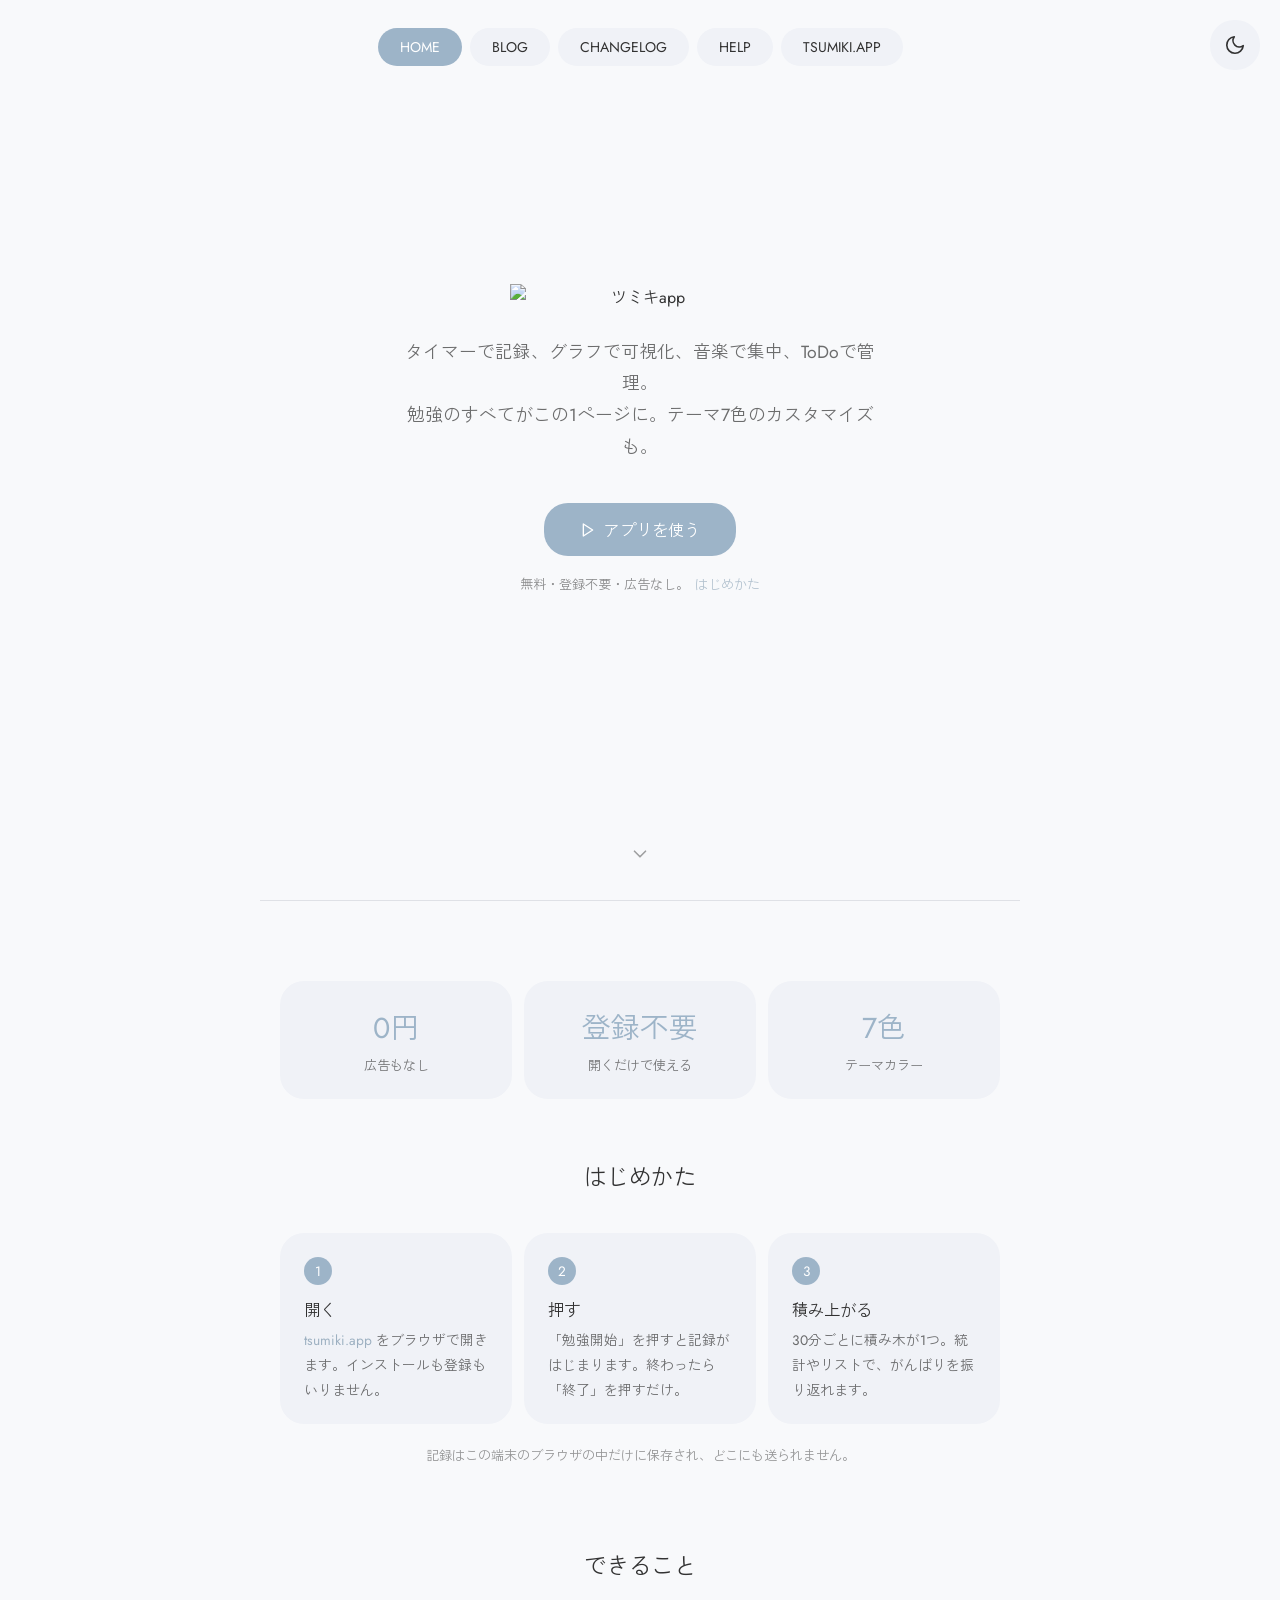
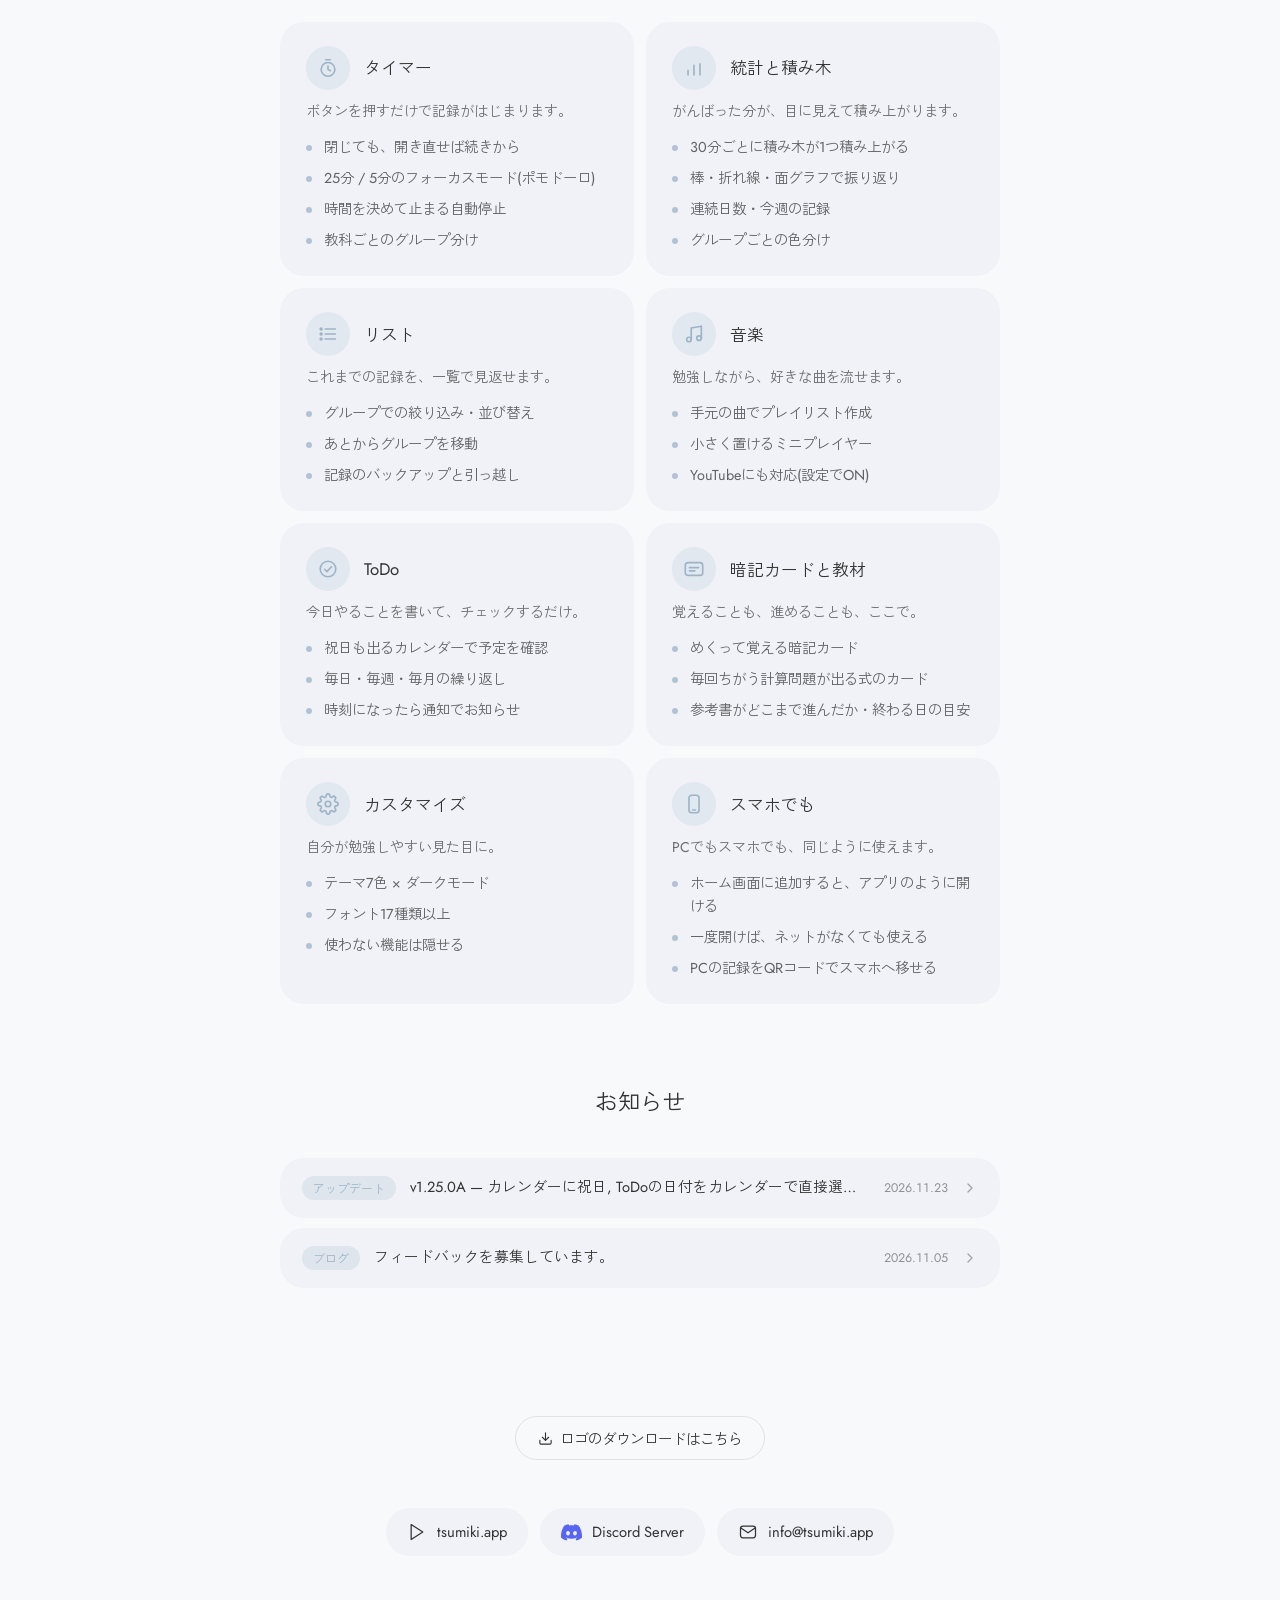
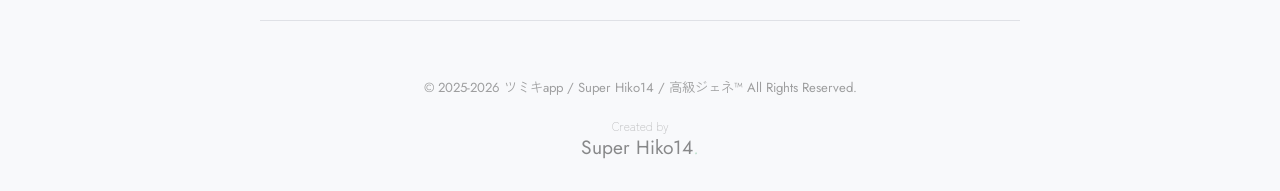
==== commit 0cb97d32: "1.25.0A" ====
--- a/index.html
+++ b/index.html
@@ -5,6 +5,14 @@
 <meta name="viewport" content="width=device-width, initial-scale=1.0">
 <meta name="description" content="タイマーで記録、グラフで可視化、音楽で集中、ToDoで管理。勉強のすべてがこの1ページに。テーマ7色のカスタマイズも。">
 <title>ツミキappとは</title>
+<link rel="canonical" href="https://about.tsumiki.app/">
+<meta property="og:type" content="website">
+<meta property="og:site_name" content="ツミキapp">
+<meta property="og:title" content="ツミキappとは">
+<meta property="og:description" content="タイマーで記録、グラフで可視化、音楽で集中、ToDoで管理。勉強のすべてがこの1ページに。無料・登録不要・広告なし。">
+<meta property="og:url" content="https://about.tsumiki.app/">
+<meta property="og:image" content="https://tsumiki.app/app-icon-512.png">
+<meta name="twitter:card" content="summary">
 <link rel="icon" href="https://tsumiki.app/favicon-v2.ico?v=2" type="image/x-icon">
 <link rel="icon" href="https://tsumiki.app/favicon-v2.png" type="image/png">
 <link rel="shortcut icon" href="https://tsumiki.app/favicon-v2.ico?v=2">
@@ -31,6 +39,8 @@
   </button>
 </div>
 
+<!-- 最初の画面: ナビとヒーローで一画面ぶん -->
+<div class="first-view">
   <!-- NAV -->
   <nav class="top-nav" style="display:flex; gap:8px; justify-content:center; flex-wrap:wrap; padding:28px 20px 0;">
     <span class="nav-pill active">HOME</span>
@@ -50,11 +60,13 @@
   </a>
   <p class="hero-note">無料・登録不要・広告なし。<a href="#start" class="text-link">はじめかた</a></p>
 </section>
+<a href="#features-start" class="scroll-cue" aria-label="下へスクロール"><svg viewBox="0 0 24 24" aria-hidden="true"><polyline points="6 9 12 15 18 9"/></svg></a>
+</div>
 
 <hr class="divider">
 
 <!-- STATS -->
-<div class="section" style="padding-bottom:0">
+<div class="section" id="features-start" style="padding-bottom:0">
   <div class="stats">
     <div class="stat-card"><div class="stat-val">0円</div><div class="stat-lbl">広告もなし</div></div>
     <div class="stat-card"><div class="stat-val">登録不要</div><div class="stat-lbl">開くだけで使える</div></div>
@@ -145,9 +157,23 @@
       </div>
       <p class="card-desc">今日やることを書いて、チェックするだけ。</p>
       <ul>
-        <li>カレンダーで予定を確認</li>
-        <li>毎日・毎週の繰り返し</li>
-        <li>少しずつ進める段階的な完了</li>
+        <li>祝日も出るカレンダーで予定を確認</li>
+        <li>毎日・毎週・毎月の繰り返し</li>
+        <li>時刻になったら通知でお知らせ</li>
+      </ul>
+    </div>
+    <div class="card">
+      <div class="card-header">
+        <div class="card-icon">
+          <svg viewBox="0 0 24 24"><rect x="2.5" y="5" width="19" height="14" rx="3"/><path d="M7 10.5h10M7 14h6"/></svg>
+        </div>
+        <h3>暗記カードと教材</h3>
+      </div>
+      <p class="card-desc">覚えることも、進めることも、ここで。</p>
+      <ul>
+        <li>めくって覚える暗記カード</li>
+        <li>毎回ちがう計算問題が出る式のカード</li>
+        <li>参考書がどこまで進んだか・終わる日の目安</li>
       </ul>
     </div>
     <div class="card">
@@ -162,6 +188,20 @@
         <li>テーマ7色 × ダークモード</li>
         <li>フォント17種類以上</li>
         <li>使わない機能は隠せる</li>
+      </ul>
+    </div>
+    <div class="card">
+      <div class="card-header">
+        <div class="card-icon">
+          <svg viewBox="0 0 24 24"><rect x="6.5" y="2.5" width="11" height="19" rx="3"/><path d="M10.5 18.5h3"/></svg>
+        </div>
+        <h3>スマホでも</h3>
+      </div>
+      <p class="card-desc">PCでもスマホでも、同じように使えます。</p>
+      <ul>
+        <li>ホーム画面に追加すると、アプリのように開ける</li>
+        <li>一度開けば、ネットがなくても使える</li>
+        <li>PCの記録をQRコードでスマホへ移せる</li>
       </ul>
     </div>
 
--- a/style.css
+++ b/style.css
@@ -42,8 +42,22 @@
 body.dark .icon-btn svg { stroke:#e8e8e8; }
 
 /* HERO */
+/* 最初の画面はナビとヒーローでちょうど一画面。続きはスクロールで */
+.first-view {
+  min-height:100vh; min-height:100svh;
+  display:flex; flex-direction:column;
+}
+.first-view .hero { flex:1 0 auto; }
+.scroll-cue {
+  align-self:center; width:44px; height:44px; margin-bottom:24px; border-radius:999px;
+  display:flex; align-items:center; justify-content:center;
+  opacity:.45; transition:opacity .2s, background .2s;
+}
+.scroll-cue:hover, .scroll-cue:focus-visible { opacity:.9; background:var(--panel-light); }
+body.dark .scroll-cue:hover, body.dark .scroll-cue:focus-visible { background:var(--panel-dark); }
+.scroll-cue svg { width:22px; height:22px; stroke:currentColor; fill:none; stroke-width:1.8; stroke-linecap:round; stroke-linejoin:round; }
 .hero {
-  min-height:min(100vh, 820px); display:flex; flex-direction:column;
+  display:flex; flex-direction:column;
   align-items:center; justify-content:center;
   text-align:center; padding:40px 20px 60px;
 }
